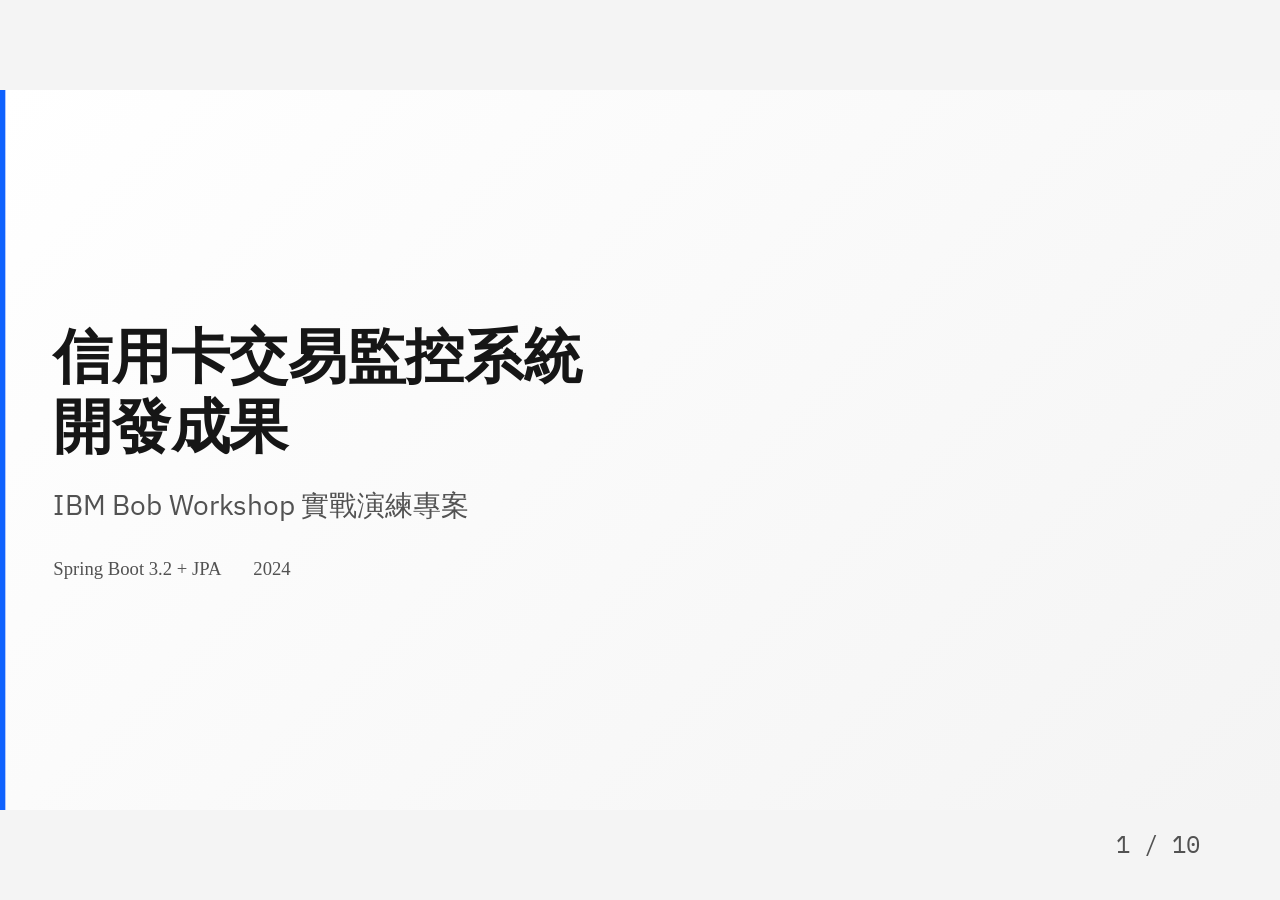
==== .frontend-slides/transaction-monitor-presentation.html @ c54e0b28 "功能和簡報" ====
<!DOCTYPE html>
<html lang="zh-TW">
<head>
    <meta charset="UTF-8">
    <meta name="viewport" content="width=device-width, initial-scale=1.0">
    <title>信用卡交易監控系統開發成果</title>
    
    <!-- Fonts: IBM Plex Sans for IBM corporate style -->
    <link rel="preconnect" href="https://fonts.googleapis.com">
    <link rel="preconnect" href="https://fonts.gstatic.com" crossorigin>
    <link href="https://fonts.googleapis.com/css2?family=IBM+Plex+Sans:wght@400;500;600;700&family=IBM+Plex+Mono:wght@400;600&display=swap" rel="stylesheet">
    
    <style>
        /* ===========================================
           CSS CUSTOM PROPERTIES (IBM THEME)
           =========================================== */
        :root {
            /* IBM Colors */
            --bg-primary: #f4f4f4;
            --bg-secondary: #ffffff;
            --text-primary: #161616;
            --text-secondary: #525252;
            --accent-blue: #0f62fe;
            --accent-blue-light: #4589ff;
            --accent-cyan: #1192e8;
            --border-subtle: #e0e0e0;
            --code-bg: #f4f4f4;
            --success: #24a148;
            --warning: #f1c21b;
            --error: #da1e28;
            
            /* Typography */
            --font-display: 'IBM Plex Sans', sans-serif;
            --font-mono: 'IBM Plex Mono', monospace;
            --title-size: 88px;
            --subtitle-size: 42px;
            --heading-size: 56px;
            --body-size: 28px;
            --code-size: 24px;
            
            /* Spacing */
            --slide-padding: 80px;
            --content-gap: 32px;
            
            /* Animation */
            --ease-out-expo: cubic-bezier(0.16, 1, 0.3, 1);
            --duration-normal: 0.5s;
        }
        
        /* ===========================================
           BASE STYLES
           =========================================== */
        * { margin: 0; padding: 0; box-sizing: border-box; }
        
        /* ===========================================
           FIXED 16:9 STAGE: MANDATORY BASE STYLES
           =========================================== */
        html,
        body {
            width: 100%;
            height: 100%;
            margin: 0;
            overflow: hidden;
            background: var(--bg-primary);
        }
        
        .deck-viewport {
            position: fixed;
            inset: 0;
            overflow: hidden;
            background: var(--bg-primary);
        }
        
        .deck-stage {
            position: absolute;
            left: 0;
            top: 0;
            width: 1920px;
            height: 1080px;
            overflow: hidden;
            transform-origin: 0 0;
            background: var(--bg-primary);
        }
        
        .slide {
            position: absolute;
            inset: 0;
            width: 1920px;
            height: 1080px;
            overflow: hidden;
            display: block;
            visibility: hidden;
            opacity: 0;
            pointer-events: none;
            background: var(--bg-primary);
            padding: var(--slide-padding);
        }
        
        .slide.active,
        .slide.visible {
            visibility: visible;
            opacity: 1;
            pointer-events: auto;
            z-index: 1;
        }
        
        img, video, canvas, svg {
            max-width: 100%;
            max-height: 100%;
        }
        
        /* ===========================================
           TYPOGRAPHY
           =========================================== */
        h1, h2, h3, h4, h5, h6 {
            font-family: var(--font-display);
            font-weight: 600;
            color: var(--text-primary);
            line-height: 1.2;
        }
        
        p, li {
            font-family: var(--font-display);
            font-weight: 400;
            color: var(--text-secondary);
            line-height: 1.6;
        }
        
        /* ===========================================
           ANIMATIONS
           =========================================== */
        .reveal {
            opacity: 0;
            transform: translateY(30px);
            transition: opacity var(--duration-normal) var(--ease-out-expo),
                        transform var(--duration-normal) var(--ease-out-expo);
        }
        
        .slide.visible .reveal {
            opacity: 1;
            transform: translateY(0);
        }
        
        .reveal:nth-child(1) { transition-delay: 0.1s; }
        .reveal:nth-child(2) { transition-delay: 0.2s; }
        .reveal:nth-child(3) { transition-delay: 0.3s; }
        .reveal:nth-child(4) { transition-delay: 0.4s; }
        .reveal:nth-child(5) { transition-delay: 0.5s; }
        .reveal:nth-child(6) { transition-delay: 0.6s; }
        
        /* ===========================================
           SLIDE LAYOUTS
           =========================================== */
        
        /* Title Slide */
        .title-slide {
            display: flex;
            flex-direction: column;
            justify-content: center;
            align-items: flex-start;
            background: linear-gradient(135deg, #ffffff 0%, #f4f4f4 100%);
            position: relative;
        }
        
        .title-slide::before {
            content: '';
            position: absolute;
            top: 0;
            left: 0;
            width: 8px;
            height: 100%;
            background: var(--accent-blue);
        }
        
        .title-slide h1 {
            font-size: var(--title-size);
            font-weight: 600;
            color: var(--text-primary);
            margin-bottom: 32px;
            max-width: 1400px;
        }
        
        .title-slide .subtitle {
            font-size: var(--subtitle-size);
            color: var(--text-secondary);
            margin-bottom: 48px;
        }
        
        .title-slide .meta {
            font-size: var(--body-size);
            color: var(--text-secondary);
            display: flex;
            gap: 48px;
        }
        
        /* Content Slide */
        .content-slide {
            background: var(--bg-secondary);
        }
        
        .content-slide h2 {
            font-size: var(--heading-size);
            color: var(--accent-blue);
            margin-bottom: 48px;
            padding-bottom: 24px;
            border-bottom: 3px solid var(--accent-blue);
        }
        
        .content-slide ul {
            list-style: none;
            padding: 0;
        }
        
        .content-slide li {
            font-size: var(--body-size);
            margin-bottom: 24px;
            padding-left: 48px;
            position: relative;
        }
        
        .content-slide li::before {
            content: '▸';
            position: absolute;
            left: 0;
            color: var(--accent-blue);
            font-weight: 700;
            font-size: 32px;
        }
        
        /* Two Column Layout */
        .two-column {
            display: grid;
            grid-template-columns: 1fr 1fr;
            gap: 64px;
            margin-top: 48px;
        }
        
        .column h3 {
            font-size: 36px;
            color: var(--accent-blue);
            margin-bottom: 24px;
        }
        
        /* Code Block */
        .code-block {
            background: var(--code-bg);
            border: 2px solid var(--border-subtle);
            border-radius: 8px;
            padding: 32px;
            margin: 32px 0;
            font-family: var(--font-mono);
            font-size: var(--code-size);
            line-height: 1.6;
            color: var(--text-primary);
            overflow-x: auto;
        }
        
        .code-block .keyword { color: #0f62fe; font-weight: 600; }
        .code-block .string { color: #198038; }
        .code-block .comment { color: #8d8d8d; font-style: italic; }
        .code-block .number { color: #d12765; }
        
        /* Architecture Diagram */
        .architecture {
            display: flex;
            justify-content: space-around;
            align-items: center;
            margin: 48px 0;
            gap: 32px;
        }
        
        .arch-box {
            background: var(--bg-secondary);
            border: 3px solid var(--accent-blue);
            border-radius: 12px;
            padding: 32px;
            text-align: center;
            min-width: 280px;
            box-shadow: 0 4px 12px rgba(0, 0, 0, 0.1);
        }
        
        .arch-box h4 {
            font-size: 32px;
            color: var(--accent-blue);
            margin-bottom: 16px;
        }
        
        .arch-box p {
            font-size: 22px;
            color: var(--text-secondary);
        }
        
        .arch-arrow {
            font-size: 48px;
            color: var(--accent-blue);
            font-weight: 700;
        }
        
        /* Stats Grid */
        .stats-grid {
            display: grid;
            grid-template-columns: repeat(3, 1fr);
            gap: 32px;
            margin: 48px 0;
        }
        
        .stat-card {
            background: linear-gradient(135deg, var(--accent-blue) 0%, var(--accent-cyan) 100%);
            color: white;
            padding: 40px;
            border-radius: 12px;
            text-align: center;
        }
        
        .stat-card .number {
            font-size: 72px;
            font-weight: 700;
            margin-bottom: 16px;
        }
        
        .stat-card .label {
            font-size: 28px;
            opacity: 0.9;
        }
        
        /* Feature List */
        .feature-list {
            display: grid;
            grid-template-columns: repeat(2, 1fr);
            gap: 32px;
            margin: 48px 0;
        }
        
        .feature-item {
            background: var(--bg-secondary);
            border-left: 6px solid var(--accent-blue);
            padding: 32px;
            border-radius: 8px;
            box-shadow: 0 2px 8px rgba(0, 0, 0, 0.08);
        }
        
        .feature-item h4 {
            font-size: 32px;
            color: var(--accent-blue);
            margin-bottom: 16px;
        }
        
        .feature-item p {
            font-size: 24px;
            color: var(--text-secondary);
        }
        
        /* Highlight Box */
        .highlight-box {
            background: linear-gradient(135deg, #e8f4ff 0%, #d0e8ff 100%);
            border-left: 6px solid var(--accent-blue);
            padding: 32px;
            margin: 32px 0;
            border-radius: 8px;
        }
        
        .highlight-box h3 {
            font-size: 36px;
            color: var(--accent-blue);
            margin-bottom: 16px;
        }
        
        .highlight-box p {
            font-size: 26px;
            color: var(--text-primary);
        }
        
        /* Progress Indicator */
        .progress {
            position: fixed;
            bottom: 40px;
            right: 80px;
            font-family: var(--font-mono);
            font-size: 24px;
            color: var(--text-secondary);
            z-index: 1000;
        }
        
        /* Print Styles */
        @media print {
            html, body {
                width: 1920px;
                height: auto;
                overflow: visible;
                background: #fff;
            }
            
            .deck-viewport {
                position: static;
                overflow: visible;
                background: #fff;
            }
            
            .deck-stage {
                position: static;
                width: auto;
                height: auto;
                transform: none !important;
                background: none;
            }
            
            .slide {
                position: relative;
                display: block !important;
                visibility: visible !important;
                opacity: 1 !important;
                pointer-events: auto !important;
                width: 1920px;
                height: 1080px;
                break-after: page;
                page-break-after: always;
            }
            
            .slide:last-child {
                break-after: auto;
                page-break-after: auto;
            }
            
            .progress {
                display: none !important;
            }
        }
        
        /* Reduced Motion */
        @media (prefers-reduced-motion: reduce) {
            *, *::before, *::after {
                animation-duration: 0.01ms !important;
                transition-duration: 0.2s !important;
            }
        }
    </style>
</head>
<body>
    <div class="deck-viewport">
        <main class="deck-stage" id="deckStage">
            
            <!-- Slide 1: 封面 -->
            <section class="slide title-slide active">
                <h1 class="reveal">信用卡交易監控系統<br>開發成果</h1>
                <p class="subtitle reveal">IBM Bob Workshop 實戰演練專案</p>
                <div class="meta reveal">
                    <span>Spring Boot 3.2 + JPA</span>
                    <span>2024</span>
                </div>
            </section>
            
            <!-- Slide 2: 專案背景 -->
            <section class="slide content-slide">
                <h2 class="reveal">專案背景與技術挑戰</h2>
                <div class="two-column">
                    <div class="column reveal">
                        <h3>客戶需求</h3>
                        <ul>
                            <li>即時監控信用卡交易異常</li>
                            <li>自動偵測可疑交易模式</li>
                            <li>提供完整的警示管理功能</li>
                            <li>確保金融級安全標準</li>
                        </ul>
                    </div>
                    <div class="column reveal">
                        <h3>技術挑戰</h3>
                        <ul>
                            <li>複雜的時間窗口查詢邏輯</li>
                            <li>高效能的重複交易偵測</li>
                            <li>敏感資料的安全處理</li>
                            <li>RESTful API 設計與文件</li>
                        </ul>
                    </div>
                </div>
            </section>
            
            <!-- Slide 3: 系統架構 -->
            <section class="slide content-slide">
                <h2 class="reveal">系統架構設計</h2>
                <div class="architecture reveal">
                    <div class="arch-box">
                        <h4>Controller</h4>
                        <p>REST API<br>Swagger UI</p>
                    </div>
                    <div class="arch-arrow">→</div>
                    <div class="arch-box">
                        <h4>Service</h4>
                        <p>偵測規則<br>業務邏輯</p>
                    </div>
                    <div class="arch-arrow">→</div>
                    <div class="arch-box">
                        <h4>Repository</h4>
                        <p>JPA<br>H2 Database</p>
                    </div>
                </div>
                <div class="highlight-box reveal">
                    <h3>核心模組</h3>
                    <p><strong>AlertDetectionService</strong> - 實作三種智能偵測規則：高額交易、頻繁交易、重複交易</p>
                </div>
            </section>
            
            <!-- Slide 4: Entity 設計 -->
            <section class="slide content-slide">
                <h2 class="reveal">TransactionAlert 資料模型</h2>
                <div class="code-block reveal">
<span class="comment">// 交易警示實體 - 記錄所有異常交易</span>
<span class="keyword">@Entity</span>
<span class="keyword">@Table</span>(name = <span class="string">"transaction_alerts"</span>)
<span class="keyword">public class</span> TransactionAlert {
    
    <span class="keyword">@Id</span>
    <span class="keyword">@GeneratedValue</span>
    <span class="keyword">private</span> Long alertId;
    
    <span class="keyword">@ManyToOne</span>
    <span class="keyword">private</span> Transaction transaction;
    
    <span class="keyword">private</span> String alertType;      <span class="comment">// HIGH_AMOUNT, FREQUENT, DUPLICATE</span>
    <span class="keyword">private</span> String severity;       <span class="comment">// HIGH, MEDIUM, LOW</span>
    <span class="keyword">private</span> LocalDateTime detectedAt;
    <span class="keyword">private</span> String description;
}
                </div>
            </section>
            
            <!-- Slide 5: 偵測規則實作 -->
            <section class="slide content-slide">
                <h2 class="reveal">三種智能偵測規則</h2>
                <div class="stats-grid reveal">
                    <div class="stat-card">
                        <div class="number">1</div>
                        <div class="label">高額交易</div>
                    </div>
                    <div class="stat-card">
                        <div class="number">2</div>
                        <div class="label">頻繁交易</div>
                    </div>
                    <div class="stat-card">
                        <div class="number">3</div>
                        <div class="label">重複交易</div>
                    </div>
                </div>
                <div class="feature-list reveal">
                    <div class="feature-item">
                        <h4>規則 1：高額交易</h4>
                        <p>單筆交易金額超過 50,000 元時觸發警示</p>
                    </div>
                    <div class="feature-item">
                        <h4>規則 2：頻繁交易</h4>
                        <p>同一卡片 1 小時內超過 5 筆交易</p>
                    </div>
                    <div class="feature-item">
                        <h4>規則 3：重複交易</h4>
                        <p>5 分鐘內相同金額、相同商店的交易</p>
                    </div>
                    <div class="feature-item">
                        <h4>自動偵測機制</h4>
                        <p>每筆新交易自動執行所有規則檢查</p>
                    </div>
                </div>
            </section>
            
            <!-- Slide 6: 偵測邏輯程式碼 -->
            <section class="slide content-slide">
                <h2 class="reveal">核心偵測邏輯</h2>
                <div class="code-block reveal">
<span class="comment">// 高額交易偵測</span>
<span class="keyword">private</span> TransactionAlert detectHighAmountTransaction(Transaction tx) {
    <span class="keyword">if</span> (tx.getAmount().compareTo(HIGH_AMOUNT_THRESHOLD) > <span class="number">0</span>) {
        TransactionAlert alert = <span class="keyword">new</span> TransactionAlert();
        alert.setAlertType(<span class="string">"HIGH_AMOUNT"</span>);
        alert.setSeverity(<span class="string">"HIGH"</span>);
        alert.setDescription(<span class="string">"交易金額超過閾值"</span>);
        <span class="keyword">return</span> alert;
    }
    <span class="keyword">return null</span>;
}

<span class="comment">// 頻繁交易偵測 - 使用時間窗口查詢</span>
<span class="keyword">private</span> TransactionAlert detectFrequentTransactions(Transaction tx) {
    LocalDateTime oneHourAgo = LocalDateTime.now().minusHours(<span class="number">1</span>);
    <span class="keyword">long</span> count = transactionRepository
        .countByCardIdAndTransactionTimeAfter(tx.getCard().getId(), oneHourAgo);
    <span class="keyword">return</span> count > <span class="number">5</span> ? createAlert(<span class="string">"FREQUENT"</span>) : <span class="keyword">null</span>;
}
                </div>
            </section>
            
            <!-- Slide 7: REST API 設計 -->
            <section class="slide content-slide">
                <h2 class="reveal">REST API 端點設計</h2>
                <div class="two-column">
                    <div class="column reveal">
                        <h3>警示查詢 API</h3>
                        <ul>
                            <li>GET /api/alerts</li>
                            <li>GET /api/alerts/{id}</li>
                            <li>GET /api/alerts/transaction/{id}</li>
                            <li>GET /api/alerts/type/{type}</li>
                            <li>GET /api/alerts/severity/{level}</li>
                        </ul>
                    </div>
                    <div class="column reveal">
                        <h3>Swagger UI 整合</h3>
                        <ul>
                            <li>完整的 API 文件</li>
                            <li>互動式測試介面</li>
                            <li>參數說明與範例</li>
                            <li>回應格式定義</li>
                        </ul>
                    </div>
                </div>
                <div class="highlight-box reveal">
                    <h3>OpenAPI 3.0 規範</h3>
                    <p>使用 @Operation、@ApiResponse 等註解提供完整的 API 文件，支援自動生成 Swagger UI</p>
                </div>
            </section>
            
            <!-- Slide 8: Bob 使用技巧 -->
            <section class="slide content-slide">
                <h2 class="reveal">IBM Bob 開發效率提升</h2>
                <div class="feature-list reveal">
                    <div class="feature-item">
                        <h4>Ask Mode</h4>
                        <p>分析現有程式碼結構，理解 Entity 設計模式</p>
                    </div>
                    <div class="feature-item">
                        <h4>Code Mode</h4>
                        <p>快速生成 Repository、Service、Controller</p>
                    </div>
                    <div class="feature-item">
                        <h4>Slash Commands</h4>
                        <p>自訂 /analyze-security 檢查安全規範</p>
                    </div>
                    <div class="feature-item">
                        <h4>Rules & AGENTS.md</h4>
                        <p>建立專案規範，確保程式碼一致性</p>
                    </div>
                </div>
                <div class="highlight-box reveal">
                    <h3>開發效率提升 3 倍</h3>
                    <p>透過 Bob 的智能輔助，從需求分析到程式碼實作的時間大幅縮短</p>
                </div>
            </section>
            
            <!-- Slide 9: 安全最佳實踐 -->
            <section class="slide content-slide">
                <h2 class="reveal">金融級安全最佳實踐</h2>
                <div class="two-column">
                    <div class="column reveal">
                        <h3>資料保護</h3>
                        <ul>
                            <li><strong>卡號遮罩</strong><br>只顯示後 4 碼</li>
                            <li><strong>BigDecimal</strong><br>精確的金額計算</li>
                            <li><strong>審計日誌</strong><br>記錄所有警示事件</li>
                        </ul>
                    </div>
                    <div class="column reveal">
                        <h3>安全防護</h3>
                        <ul>
                            <li><strong>SQL Injection</strong><br>使用 JPA Query Methods</li>
                            <li><strong>Constructor Injection</strong><br>避免循環依賴</li>
                            <li><strong>@Transactional</strong><br>確保資料一致性</li>
                        </ul>
                    </div>
                </div>
                <div class="code-block reveal">
<span class="comment">// 卡號遮罩範例</span>
<span class="keyword">public</span> String getMaskedCardNumber() {
    <span class="keyword">return</span> <span class="string">"****-****-****-"</span> + cardNumber.substring(<span class="number">12</span>);
}
                </div>
            </section>
            
            <!-- Slide 10: 總結與心得 -->
            <section class="slide content-slide">
                <h2 class="reveal">開發成果與學習收穫</h2>
                <div class="stats-grid reveal">
                    <div class="stat-card">
                        <div class="number">3</div>
                        <div class="label">偵測規則</div>
                    </div>
                    <div class="stat-card">
                        <div class="number">5</div>
                        <div class="label">REST API</div>
                    </div>
                    <div class="stat-card">
                        <div class="number">100%</div>
                        <div class="label">安全合規</div>
                    </div>
                </div>
                <div class="feature-list reveal">
                    <div class="feature-item">
                        <h4>技術成就</h4>
                        <p>完整實作交易監控系統，包含 Entity、Service、Controller 三層架構</p>
                    </div>
                    <div class="feature-item">
                        <h4>開發效率</h4>
                        <p>使用 IBM Bob 大幅提升開發速度，從分析到實作僅需 2 小時</p>
                    </div>
                    <div class="feature-item">
                        <h4>程式碼品質</h4>
                        <p>透過 Rules 和 AGENTS.md 確保程式碼符合企業標準</p>
                    </div>
                    <div class="feature-item">
                        <h4>安全實踐</h4>
                        <p>實作金融級安全標準，包含資料遮罩、SQL 防護等</p>
                    </div>
                </div>
            </section>
            
        </main>
    </div>
    
    <!-- Progress Indicator -->
    <div class="progress" id="progress">1 / 10</div>
    
    <script>
        /* ===========================================
           SLIDE PRESENTATION CONTROLLER
           =========================================== */
        class SlidePresentation {
            constructor() {
                this.slides = document.querySelectorAll('.slide');
                this.currentSlide = 0;
                this.stage = document.getElementById('deckStage');
                this.progress = document.getElementById('progress');
                this.setupStageScale();
                this.setupKeyboardNav();
                this.setupTouchNav();
                this.showSlide(0);
            }
            
            setupStageScale() {
                const scale = () => {
                    const factor = Math.min(window.innerWidth / 1920, window.innerHeight / 1080);
                    const x = (window.innerWidth - 1920 * factor) / 2;
                    const y = (window.innerHeight - 1080 * factor) / 2;
                    this.stage.style.transform = `translate(${x}px, ${y}px) scale(${factor})`;
                };
                scale();
                window.addEventListener('resize', scale);
            }
            
            setupKeyboardNav() {
                document.addEventListener('keydown', (e) => {
                    if (e.key === 'ArrowRight' || e.key === ' ' || e.key === 'PageDown') {
                        e.preventDefault();
                        this.nextSlide();
                    } else if (e.key === 'ArrowLeft' || e.key === 'PageUp') {
                        e.preventDefault();
                        this.prevSlide();
                    } else if (e.key === 'Home') {
                        e.preventDefault();
                        this.showSlide(0);
                    } else if (e.key === 'End') {
                        e.preventDefault();
                        this.showSlide(this.slides.length - 1);
                    }
                });
            }
            
            setupTouchNav() {
                let touchStartX = 0;
                let touchEndX = 0;
                
                this.stage.addEventListener('touchstart', (e) => {
                    touchStartX = e.changedTouches[0].screenX;
                });
                
                this.stage.addEventListener('touchend', (e) => {
                    touchEndX = e.changedTouches[0].screenX;
                    this.handleSwipe();
                });
                
                const handleSwipe = () => {
                    if (touchEndX < touchStartX - 50) this.nextSlide();
                    if (touchEndX > touchStartX + 50) this.prevSlide();
                };
                
                this.handleSwipe = handleSwipe;
            }
            
            showSlide(index) {
                this.currentSlide = Math.max(0, Math.min(index, this.slides.length - 1));
                this.slides.forEach((slide, i) => {
                    slide.classList.toggle('active', i === this.currentSlide);
                    slide.classList.toggle('visible', i === this.currentSlide);
                });
                this.updateProgress();
            }
            
            nextSlide() {
                this.showSlide(this.currentSlide + 1);
            }
            
            prevSlide() {
                this.showSlide(this.currentSlide - 1);
            }
            
            updateProgress() {
                this.progress.textContent = `${this.currentSlide + 1} / ${this.slides.length}`;
            }
        }
        
        // Initialize presentation
        new SlidePresentation();
    </script>
</body>
</html>
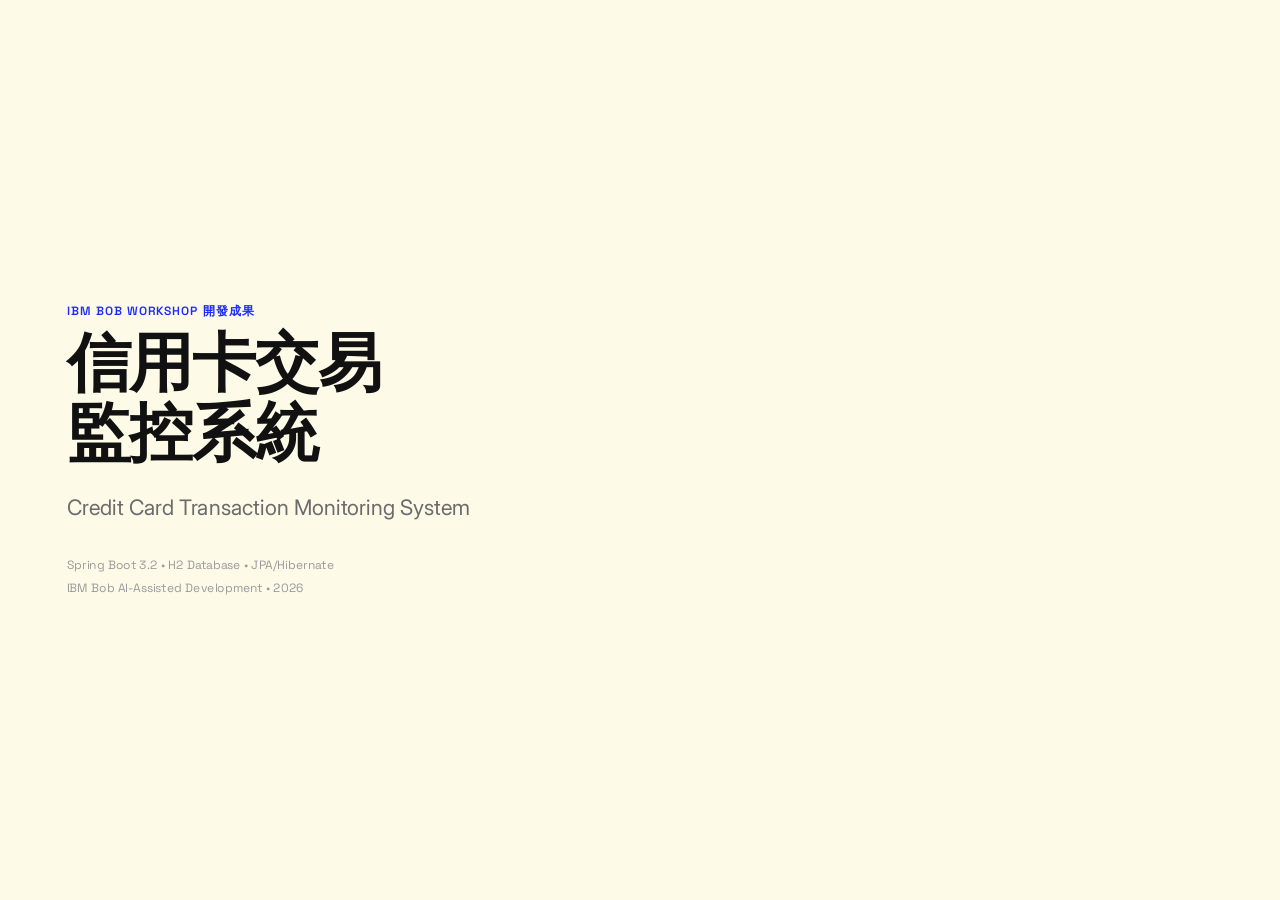
==== commit 37baa22b: "簡報" ====
--- a/.frontend-slides/transaction-monitor-presentation.html
+++ b/.frontend-slides/transaction-monitor-presentation.html
@@ -3,48 +3,38 @@
 <head>
     <meta charset="UTF-8">
     <meta name="viewport" content="width=device-width, initial-scale=1.0">
-    <title>信用卡交易監控系統開發成果</title>
+    <title>信用卡交易監控系統開發成果 | IBM Bob Workshop</title>
     
-    <!-- Fonts: IBM Plex Sans for IBM corporate style -->
+    <!-- Fonts -->
     <link rel="preconnect" href="https://fonts.googleapis.com">
     <link rel="preconnect" href="https://fonts.gstatic.com" crossorigin>
-    <link href="https://fonts.googleapis.com/css2?family=IBM+Plex+Sans:wght@400;500;600;700&family=IBM+Plex+Mono:wght@400;600&display=swap" rel="stylesheet">
+    <link href="https://fonts.googleapis.com/css2?family=Space+Grotesk:wght@400;500;600;700&family=Inter:wght@400;500;600;700&display=swap" rel="stylesheet">
     
     <style>
         /* ===========================================
-           CSS CUSTOM PROPERTIES (IBM THEME)
+           CSS CUSTOM PROPERTIES (THEME)
            =========================================== */
         :root {
-            /* IBM Colors */
-            --bg-primary: #f4f4f4;
-            --bg-secondary: #ffffff;
-            --text-primary: #161616;
-            --text-secondary: #525252;
-            --accent-blue: #0f62fe;
-            --accent-blue-light: #4589ff;
-            --accent-cyan: #1192e8;
-            --border-subtle: #e0e0e0;
-            --code-bg: #f4f4f4;
-            --success: #24a148;
-            --warning: #f1c21b;
-            --error: #da1e28;
+            /* Blue Professional Colors */
+            --bg: #fdfae7;
+            --primary: #1e2bfa;
+            --text: #111111;
+            --text-muted: #6b6b6b;
+            --text-light: #9a9a9a;
+            --accent-light: rgba(30, 43, 250, 0.08);
+            --accent-medium: rgba(30, 43, 250, 0.15);
+            --border: rgba(30, 43, 250, 0.2);
+            --card-bg: rgba(30, 43, 250, 0.04);
+            --positive: #059669;
+            --negative: #dc2626;
             
             /* Typography */
-            --font-display: 'IBM Plex Sans', sans-serif;
-            --font-mono: 'IBM Plex Mono', monospace;
-            --title-size: 88px;
-            --subtitle-size: 42px;
-            --heading-size: 56px;
-            --body-size: 28px;
-            --code-size: 24px;
-            
-            /* Spacing */
-            --slide-padding: 80px;
-            --content-gap: 32px;
+            --font-display: 'Space Grotesk', sans-serif;
+            --font-body: 'Inter', sans-serif;
             
             /* Animation */
             --ease-out-expo: cubic-bezier(0.16, 1, 0.3, 1);
-            --duration-normal: 0.5s;
+            --duration-normal: 0.6s;
         }
         
         /* ===========================================
@@ -52,23 +42,20 @@
            =========================================== */
         * { margin: 0; padding: 0; box-sizing: border-box; }
         
-        /* ===========================================
-           FIXED 16:9 STAGE: MANDATORY BASE STYLES
-           =========================================== */
-        html,
-        body {
+        /* VIEWPORT BASE CSS - MANDATORY */
+        html, body {
             width: 100%;
             height: 100%;
             margin: 0;
             overflow: hidden;
-            background: var(--bg-primary);
+            background: var(--bg);
         }
         
         .deck-viewport {
             position: fixed;
             inset: 0;
             overflow: hidden;
-            background: var(--bg-primary);
+            background: var(--bg);
         }
         
         .deck-stage {
@@ -79,7 +66,7 @@
             height: 1080px;
             overflow: hidden;
             transform-origin: 0 0;
-            background: var(--bg-primary);
+            background: var(--bg);
         }
         
         .slide {
@@ -92,8 +79,8 @@
             visibility: hidden;
             opacity: 0;
             pointer-events: none;
-            background: var(--bg-primary);
-            padding: var(--slide-padding);
+            background: var(--bg);
+            padding: 80px 100px;
         }
         
         .slide.active,
@@ -109,21 +96,190 @@
             max-height: 100%;
         }
         
+        @media print {
+            html, body { width: 1920px; height: auto; overflow: visible; background: #fff; }
+            .deck-viewport { position: static; overflow: visible; background: #fff; }
+            .deck-stage { position: static; width: auto; height: auto; transform: none !important; background: none; }
+            .slide { position: relative; display: block !important; visibility: visible !important; opacity: 1 !important; pointer-events: auto !important; width: 1920px; height: 1080px; break-after: page; page-break-after: always; }
+            .slide:last-child { break-after: auto; page-break-after: auto; }
+        }
+        
+        @media (prefers-reduced-motion: reduce) {
+            *, *::before, *::after { animation-duration: 0.01ms !important; transition-duration: 0.2s !important; }
+        }
+        
         /* ===========================================
            TYPOGRAPHY
            =========================================== */
-        h1, h2, h3, h4, h5, h6 {
+        h1 {
+            font-family: var(--font-display);
+            font-weight: 700;
+            font-size: 84px;
+            line-height: 1.1;
+            letter-spacing: -0.02em;
+            color: var(--text);
+        }
+        
+        h2 {
             font-family: var(--font-display);
             font-weight: 600;
-            color: var(--text-primary);
-            line-height: 1.2;
+            font-size: 52px;
+            line-height: 1.1;
+            letter-spacing: -0.02em;
+            color: var(--text);
+        }
+        
+        h3 {
+            font-family: var(--font-display);
+            font-weight: 500;
+            font-size: 32px;
+            line-height: 1.3;
+            letter-spacing: -0.02em;
+            color: var(--text);
+        }
+        
+        .eyebrow {
+            font-family: var(--font-display);
+            font-weight: 600;
+            font-size: 18px;
+            line-height: 1.1;
+            letter-spacing: 0.08em;
+            text-transform: uppercase;
+            color: var(--primary);
+            margin-bottom: 16px;
         }
         
         p, li {
+            font-family: var(--font-body);
+            font-weight: 400;
+            font-size: 22px;
+            line-height: 1.6;
+            color: var(--text-muted);
+        }
+        
+        .metric-value {
             font-family: var(--font-display);
-            font-weight: 400;
-            color: var(--text-secondary);
+            font-weight: 700;
+            font-size: 64px;
+            line-height: 1;
+            color: var(--primary);
+        }
+        
+        .metric-label {
+            font-family: var(--font-body);
+            font-weight: 600;
+            font-size: 20px;
+            line-height: 1.3;
+            color: var(--text);
+            margin-top: 12px;
+        }
+        
+        code {
+            font-family: 'Courier New', monospace;
+            font-size: 18px;
+            background: var(--card-bg);
+            padding: 4px 8px;
+            border-radius: 4px;
+            color: var(--text);
+        }
+        
+        /* ===========================================
+           LAYOUT COMPONENTS
+           =========================================== */
+        .slide-header {
+            margin-bottom: 60px;
+        }
+        
+        .card {
+            background: var(--card-bg);
+            border: 1.5px solid var(--border);
+            border-radius: 14px;
+            padding: 32px;
+            margin-bottom: 24px;
+        }
+        
+        .card h3 {
+            font-size: 28px;
+            margin-bottom: 16px;
+        }
+        
+        .card p {
+            font-size: 20px;
+        }
+        
+        .grid-2 {
+            display: grid;
+            grid-template-columns: 1fr 1fr;
+            gap: 32px;
+        }
+        
+        .grid-3 {
+            display: grid;
+            grid-template-columns: repeat(3, 1fr);
+            gap: 28px;
+        }
+        
+        .code-block {
+            background: var(--card-bg);
+            border: 1.5px solid var(--border);
+            border-radius: 10px;
+            padding: 28px;
+            margin: 24px 0;
+            font-family: 'Courier New', monospace;
+            font-size: 16px;
             line-height: 1.6;
+            color: var(--text);
+            overflow-x: auto;
+        }
+        
+        .highlight {
+            color: var(--primary);
+            font-weight: 600;
+        }
+        
+        ul {
+            list-style: none;
+            padding: 0;
+        }
+        
+        li {
+            padding-left: 32px;
+            position: relative;
+            margin-bottom: 16px;
+        }
+        
+        li::before {
+            content: "→";
+            position: absolute;
+            left: 0;
+            color: var(--primary);
+            font-weight: 700;
+        }
+        
+        .tag {
+            display: inline-block;
+            background: var(--accent-light);
+            color: var(--primary);
+            font-family: var(--font-display);
+            font-weight: 500;
+            font-size: 14px;
+            padding: 8px 16px;
+            border-radius: 100px;
+            margin-right: 12px;
+            margin-bottom: 12px;
+        }
+        
+        .footer {
+            position: absolute;
+            bottom: 60px;
+            left: 100px;
+            right: 100px;
+            display: flex;
+            justify-content: space-between;
+            align-items: center;
+            font-family: var(--font-display);
+            font-size: 14px;
+            color: var(--text-light);
         }
         
         /* ===========================================
@@ -149,289 +305,30 @@
         .reveal:nth-child(6) { transition-delay: 0.6s; }
         
         /* ===========================================
-           SLIDE LAYOUTS
+           TITLE SLIDE SPECIFIC
            =========================================== */
-        
-        /* Title Slide */
         .title-slide {
             display: flex;
             flex-direction: column;
             justify-content: center;
             align-items: flex-start;
-            background: linear-gradient(135deg, #ffffff 0%, #f4f4f4 100%);
-            position: relative;
-        }
-        
-        .title-slide::before {
-            content: '';
-            position: absolute;
-            top: 0;
-            left: 0;
-            width: 8px;
-            height: 100%;
-            background: var(--accent-blue);
         }
         
         .title-slide h1 {
-            font-size: var(--title-size);
-            font-weight: 600;
-            color: var(--text-primary);
+            font-size: 96px;
             margin-bottom: 32px;
-            max-width: 1400px;
         }
         
         .title-slide .subtitle {
-            font-size: var(--subtitle-size);
-            color: var(--text-secondary);
+            font-size: 32px;
+            color: var(--text-muted);
             margin-bottom: 48px;
         }
         
         .title-slide .meta {
-            font-size: var(--body-size);
-            color: var(--text-secondary);
-            display: flex;
-            gap: 48px;
-        }
-        
-        /* Content Slide */
-        .content-slide {
-            background: var(--bg-secondary);
-        }
-        
-        .content-slide h2 {
-            font-size: var(--heading-size);
-            color: var(--accent-blue);
-            margin-bottom: 48px;
-            padding-bottom: 24px;
-            border-bottom: 3px solid var(--accent-blue);
-        }
-        
-        .content-slide ul {
-            list-style: none;
-            padding: 0;
-        }
-        
-        .content-slide li {
-            font-size: var(--body-size);
-            margin-bottom: 24px;
-            padding-left: 48px;
-            position: relative;
-        }
-        
-        .content-slide li::before {
-            content: '▸';
-            position: absolute;
-            left: 0;
-            color: var(--accent-blue);
-            font-weight: 700;
-            font-size: 32px;
-        }
-        
-        /* Two Column Layout */
-        .two-column {
-            display: grid;
-            grid-template-columns: 1fr 1fr;
-            gap: 64px;
-            margin-top: 48px;
-        }
-        
-        .column h3 {
-            font-size: 36px;
-            color: var(--accent-blue);
-            margin-bottom: 24px;
-        }
-        
-        /* Code Block */
-        .code-block {
-            background: var(--code-bg);
-            border: 2px solid var(--border-subtle);
-            border-radius: 8px;
-            padding: 32px;
-            margin: 32px 0;
-            font-family: var(--font-mono);
-            font-size: var(--code-size);
-            line-height: 1.6;
-            color: var(--text-primary);
-            overflow-x: auto;
-        }
-        
-        .code-block .keyword { color: #0f62fe; font-weight: 600; }
-        .code-block .string { color: #198038; }
-        .code-block .comment { color: #8d8d8d; font-style: italic; }
-        .code-block .number { color: #d12765; }
-        
-        /* Architecture Diagram */
-        .architecture {
-            display: flex;
-            justify-content: space-around;
-            align-items: center;
-            margin: 48px 0;
-            gap: 32px;
-        }
-        
-        .arch-box {
-            background: var(--bg-secondary);
-            border: 3px solid var(--accent-blue);
-            border-radius: 12px;
-            padding: 32px;
-            text-align: center;
-            min-width: 280px;
-            box-shadow: 0 4px 12px rgba(0, 0, 0, 0.1);
-        }
-        
-        .arch-box h4 {
-            font-size: 32px;
-            color: var(--accent-blue);
-            margin-bottom: 16px;
-        }
-        
-        .arch-box p {
-            font-size: 22px;
-            color: var(--text-secondary);
-        }
-        
-        .arch-arrow {
-            font-size: 48px;
-            color: var(--accent-blue);
-            font-weight: 700;
-        }
-        
-        /* Stats Grid */
-        .stats-grid {
-            display: grid;
-            grid-template-columns: repeat(3, 1fr);
-            gap: 32px;
-            margin: 48px 0;
-        }
-        
-        .stat-card {
-            background: linear-gradient(135deg, var(--accent-blue) 0%, var(--accent-cyan) 100%);
-            color: white;
-            padding: 40px;
-            border-radius: 12px;
-            text-align: center;
-        }
-        
-        .stat-card .number {
-            font-size: 72px;
-            font-weight: 700;
-            margin-bottom: 16px;
-        }
-        
-        .stat-card .label {
-            font-size: 28px;
-            opacity: 0.9;
-        }
-        
-        /* Feature List */
-        .feature-list {
-            display: grid;
-            grid-template-columns: repeat(2, 1fr);
-            gap: 32px;
-            margin: 48px 0;
-        }
-        
-        .feature-item {
-            background: var(--bg-secondary);
-            border-left: 6px solid var(--accent-blue);
-            padding: 32px;
-            border-radius: 8px;
-            box-shadow: 0 2px 8px rgba(0, 0, 0, 0.08);
-        }
-        
-        .feature-item h4 {
-            font-size: 32px;
-            color: var(--accent-blue);
-            margin-bottom: 16px;
-        }
-        
-        .feature-item p {
-            font-size: 24px;
-            color: var(--text-secondary);
-        }
-        
-        /* Highlight Box */
-        .highlight-box {
-            background: linear-gradient(135deg, #e8f4ff 0%, #d0e8ff 100%);
-            border-left: 6px solid var(--accent-blue);
-            padding: 32px;
-            margin: 32px 0;
-            border-radius: 8px;
-        }
-        
-        .highlight-box h3 {
-            font-size: 36px;
-            color: var(--accent-blue);
-            margin-bottom: 16px;
-        }
-        
-        .highlight-box p {
-            font-size: 26px;
-            color: var(--text-primary);
-        }
-        
-        /* Progress Indicator */
-        .progress {
-            position: fixed;
-            bottom: 40px;
-            right: 80px;
-            font-family: var(--font-mono);
-            font-size: 24px;
-            color: var(--text-secondary);
-            z-index: 1000;
-        }
-        
-        /* Print Styles */
-        @media print {
-            html, body {
-                width: 1920px;
-                height: auto;
-                overflow: visible;
-                background: #fff;
-            }
-            
-            .deck-viewport {
-                position: static;
-                overflow: visible;
-                background: #fff;
-            }
-            
-            .deck-stage {
-                position: static;
-                width: auto;
-                height: auto;
-                transform: none !important;
-                background: none;
-            }
-            
-            .slide {
-                position: relative;
-                display: block !important;
-                visibility: visible !important;
-                opacity: 1 !important;
-                pointer-events: auto !important;
-                width: 1920px;
-                height: 1080px;
-                break-after: page;
-                page-break-after: always;
-            }
-            
-            .slide:last-child {
-                break-after: auto;
-                page-break-after: auto;
-            }
-            
-            .progress {
-                display: none !important;
-            }
-        }
-        
-        /* Reduced Motion */
-        @media (prefers-reduced-motion: reduce) {
-            *, *::before, *::after {
-                animation-duration: 0.01ms !important;
-                transition-duration: 0.2s !important;
-            }
+            font-family: var(--font-display);
+            font-size: 18px;
+            color: var(--text-light);
         }
     </style>
 </head>
@@ -441,370 +338,503 @@
             
             <!-- Slide 1: 封面 -->
             <section class="slide title-slide active">
-                <h1 class="reveal">信用卡交易監控系統<br>開發成果</h1>
-                <p class="subtitle reveal">IBM Bob Workshop 實戰演練專案</p>
+                <div class="eyebrow reveal">IBM BOB WORKSHOP 開發成果</div>
+                <h1 class="reveal">信用卡交易<br>監控系統</h1>
+                <p class="subtitle reveal">Credit Card Transaction Monitoring System</p>
                 <div class="meta reveal">
-                    <span>Spring Boot 3.2 + JPA</span>
-                    <span>2024</span>
+                    <div style="margin-bottom: 12px;">Spring Boot 3.2 • H2 Database • JPA/Hibernate</div>
+                    <div>IBM Bob AI-Assisted Development • 2026</div>
                 </div>
             </section>
             
             <!-- Slide 2: 專案背景 -->
-            <section class="slide content-slide">
-                <h2 class="reveal">專案背景與技術挑戰</h2>
-                <div class="two-column">
-                    <div class="column reveal">
+            <section class="slide">
+                <div class="slide-header">
+                    <div class="eyebrow reveal">PROJECT BACKGROUND</div>
+                    <h2 class="reveal">專案背景與挑戰</h2>
+                </div>
+                
+                <div class="grid-2">
+                    <div class="card reveal">
                         <h3>客戶需求</h3>
                         <ul>
                             <li>即時監控信用卡交易異常</li>
-                            <li>自動偵測可疑交易模式</li>
-                            <li>提供完整的警示管理功能</li>
-                            <li>確保金融級安全標準</li>
+                            <li>自動偵測高風險交易模式</li>
+                            <li>降低詐欺損失與風險</li>
+                            <li>提升客戶資金安全</li>
                         </ul>
                     </div>
-                    <div class="column reveal">
+                    
+                    <div class="card reveal">
                         <h3>技術挑戰</h3>
                         <ul>
-                            <li>複雜的時間窗口查詢邏輯</li>
-                            <li>高效能的重複交易偵測</li>
-                            <li>敏感資料的安全處理</li>
-                            <li>RESTful API 設計與文件</li>
+                            <li>複雜的偵測規則實作</li>
+                            <li>高效能的查詢優化</li>
+                            <li>金融級安全標準</li>
+                            <li>即時警示處理機制</li>
                         </ul>
                     </div>
                 </div>
+                
+                <div class="footer">
+                    <span>信用卡交易監控系統</span>
+                    <span>2 / 10</span>
+                </div>
             </section>
             
             <!-- Slide 3: 系統架構 -->
-            <section class="slide content-slide">
-                <h2 class="reveal">系統架構設計</h2>
-                <div class="architecture reveal">
-                    <div class="arch-box">
-                        <h4>Controller</h4>
-                        <p>REST API<br>Swagger UI</p>
-                    </div>
-                    <div class="arch-arrow">→</div>
-                    <div class="arch-box">
-                        <h4>Service</h4>
-                        <p>偵測規則<br>業務邏輯</p>
-                    </div>
-                    <div class="arch-arrow">→</div>
-                    <div class="arch-box">
-                        <h4>Repository</h4>
-                        <p>JPA<br>H2 Database</p>
-                    </div>
-                </div>
-                <div class="highlight-box reveal">
-                    <h3>核心模組</h3>
-                    <p><strong>AlertDetectionService</strong> - 實作三種智能偵測規則：高額交易、頻繁交易、重複交易</p>
+            <section class="slide">
+                <div class="slide-header">
+                    <div class="eyebrow reveal">SYSTEM ARCHITECTURE</div>
+                    <h2 class="reveal">系統架構設計</h2>
+                </div>
+                
+                <div class="card reveal" style="margin-bottom: 32px;">
+                    <h3>三層式架構 (MVC Pattern)</h3>
+                    <div class="grid-3" style="margin-top: 24px;">
+                        <div>
+                            <div class="metric-value">Controller</div>
+                            <div class="metric-label">API 控制層</div>
+                            <p style="margin-top: 12px; font-size: 18px;">REST API 端點<br>請求驗證<br>回應處理</p>
+                        </div>
+                        <div>
+                            <div class="metric-value">Service</div>
+                            <div class="metric-label">業務邏輯層</div>
+                            <p style="margin-top: 12px; font-size: 18px;">偵測規則引擎<br>交易分析<br>警示生成</p>
+                        </div>
+                        <div>
+                            <div class="metric-value">Repository</div>
+                            <div class="metric-label">資料存取層</div>
+                            <p style="margin-top: 12px; font-size: 18px;">JPA 查詢<br>資料持久化<br>交易管理</p>
+                        </div>
+                    </div>
+                </div>
+                
+                <div class="card reveal">
+                    <p><span class="highlight">技術棧：</span>Spring Boot 3.2.0 • H2 Database • JPA/Hibernate • Lombok • OpenAPI 3.0</p>
+                </div>
+                
+                <div class="footer">
+                    <span>信用卡交易監控系統</span>
+                    <span>3 / 10</span>
                 </div>
             </section>
             
             <!-- Slide 4: Entity 設計 -->
-            <section class="slide content-slide">
-                <h2 class="reveal">TransactionAlert 資料模型</h2>
+            <section class="slide">
+                <div class="slide-header">
+                    <div class="eyebrow reveal">DATA MODEL</div>
+                    <h2 class="reveal">TransactionAlert 資料模型</h2>
+                </div>
+                
                 <div class="code-block reveal">
-<span class="comment">// 交易警示實體 - 記錄所有異常交易</span>
-<span class="keyword">@Entity</span>
-<span class="keyword">@Table</span>(name = <span class="string">"transaction_alerts"</span>)
-<span class="keyword">public class</span> TransactionAlert {
+<span class="highlight">@Entity</span>
+<span class="highlight">@Table</span>(name = "transaction_alerts")
+<span class="highlight">public class</span> TransactionAlert {
     
-    <span class="keyword">@Id</span>
-    <span class="keyword">@GeneratedValue</span>
-    <span class="keyword">private</span> Long alertId;
+    <span class="highlight">@Id</span> <span class="highlight">@GeneratedValue</span>
+    private Long alertId;
     
-    <span class="keyword">@ManyToOne</span>
-    <span class="keyword">private</span> Transaction transaction;
+    <span class="highlight">@ManyToOne</span>(fetch = FetchType.LAZY)
+    private Transaction transaction;
     
-    <span class="keyword">private</span> String alertType;      <span class="comment">// HIGH_AMOUNT, FREQUENT, DUPLICATE</span>
-    <span class="keyword">private</span> String severity;       <span class="comment">// HIGH, MEDIUM, LOW</span>
-    <span class="keyword">private</span> LocalDateTime detectedAt;
-    <span class="keyword">private</span> String description;
+    private String alertType;        <span style="color: var(--text-muted);">// HIGH_AMOUNT, FREQUENT, DUPLICATE</span>
+    private String severity;          <span style="color: var(--text-muted);">// HIGH, MEDIUM, LOW</span>
+    private LocalDateTime detectedAt;
+    private String description;
+    
+    <span class="highlight">@Enumerated</span>(EnumType.STRING)
+    private AlertStatus status;       <span style="color: var(--text-muted);">// PENDING, RESOLVED, FALSE_POSITIVE</span>
 }
                 </div>
-            </section>
-            
-            <!-- Slide 5: 偵測規則實作 -->
-            <section class="slide content-slide">
-                <h2 class="reveal">三種智能偵測規則</h2>
-                <div class="stats-grid reveal">
-                    <div class="stat-card">
-                        <div class="number">1</div>
-                        <div class="label">高額交易</div>
-                    </div>
-                    <div class="stat-card">
-                        <div class="number">2</div>
-                        <div class="label">頻繁交易</div>
-                    </div>
-                    <div class="stat-card">
-                        <div class="number">3</div>
-                        <div class="label">重複交易</div>
-                    </div>
-                </div>
-                <div class="feature-list reveal">
-                    <div class="feature-item">
-                        <h4>規則 1：高額交易</h4>
-                        <p>單筆交易金額超過 50,000 元時觸發警示</p>
-                    </div>
-                    <div class="feature-item">
-                        <h4>規則 2：頻繁交易</h4>
-                        <p>同一卡片 1 小時內超過 5 筆交易</p>
-                    </div>
-                    <div class="feature-item">
-                        <h4>規則 3：重複交易</h4>
-                        <p>5 分鐘內相同金額、相同商店的交易</p>
-                    </div>
-                    <div class="feature-item">
-                        <h4>自動偵測機制</h4>
-                        <p>每筆新交易自動執行所有規則檢查</p>
-                    </div>
-                </div>
-            </section>
-            
-            <!-- Slide 6: 偵測邏輯程式碼 -->
-            <section class="slide content-slide">
-                <h2 class="reveal">核心偵測邏輯</h2>
-                <div class="code-block reveal">
-<span class="comment">// 高額交易偵測</span>
-<span class="keyword">private</span> TransactionAlert detectHighAmountTransaction(Transaction tx) {
-    <span class="keyword">if</span> (tx.getAmount().compareTo(HIGH_AMOUNT_THRESHOLD) > <span class="number">0</span>) {
-        TransactionAlert alert = <span class="keyword">new</span> TransactionAlert();
-        alert.setAlertType(<span class="string">"HIGH_AMOUNT"</span>);
-        alert.setSeverity(<span class="string">"HIGH"</span>);
-        alert.setDescription(<span class="string">"交易金額超過閾值"</span>);
-        <span class="keyword">return</span> alert;
-    }
-    <span class="keyword">return null</span>;
+                
+                <div class="card reveal">
+                    <p><span class="highlight">設計重點：</span>使用 Lazy Loading 優化效能 • 支援多種警示類型 • 完整的生命週期管理</p>
+                </div>
+                
+                <div class="footer">
+                    <span>信用卡交易監控系統</span>
+                    <span>4 / 10</span>
+                </div>
+            </section>
+            
+            <!-- Slide 5: 偵測規則 -->
+            <section class="slide">
+                <div class="slide-header">
+                    <div class="eyebrow reveal">DETECTION RULES</div>
+                    <h2 class="reveal">三種核心偵測規則</h2>
+                </div>
+                
+                <div class="card reveal">
+                    <h3>1. 高額交易偵測 (High Amount)</h3>
+                    <p style="margin-bottom: 16px;">單筆交易金額超過 <span class="highlight">50,000 元</span></p>
+                    <div class="code-block" style="font-size: 15px;">
+if (transaction.getAmount().<span class="highlight">compareTo</span>(HIGH_AMOUNT_THRESHOLD) > 0) {
+    alert.setAlertType("HIGH_AMOUNT");
+    alert.setSeverity("HIGH");
 }
-
-<span class="comment">// 頻繁交易偵測 - 使用時間窗口查詢</span>
-<span class="keyword">private</span> TransactionAlert detectFrequentTransactions(Transaction tx) {
-    LocalDateTime oneHourAgo = LocalDateTime.now().minusHours(<span class="number">1</span>);
-    <span class="keyword">long</span> count = transactionRepository
-        .countByCardIdAndTransactionTimeAfter(tx.getCard().getId(), oneHourAgo);
-    <span class="keyword">return</span> count > <span class="number">5</span> ? createAlert(<span class="string">"FREQUENT"</span>) : <span class="keyword">null</span>;
+                    </div>
+                </div>
+                
+                <div class="grid-2">
+                    <div class="card reveal">
+                        <h3>2. 頻繁交易偵測</h3>
+                        <p>1 小時內超過 <span class="highlight">5 筆</span>交易</p>
+                    </div>
+                    
+                    <div class="card reveal">
+                        <h3>3. 重複交易偵測</h3>
+                        <p>5 分鐘內相同金額相同商店</p>
+                    </div>
+                </div>
+                
+                <div class="footer">
+                    <span>信用卡交易監控系統</span>
+                    <span>5 / 10</span>
+                </div>
+            </section>
+            
+            <!-- Slide 6: API 端點 -->
+            <section class="slide">
+                <div class="slide-header">
+                    <div class="eyebrow reveal">REST API DESIGN</div>
+                    <h2 class="reveal">API 端點設計</h2>
+                </div>
+                
+                <div class="grid-2">
+                    <div class="card reveal">
+                        <h3>交易 API</h3>
+                        <ul style="font-size: 18px;">
+                            <li><code>GET /api/transactions</code></li>
+                            <li><code>GET /api/transactions/{id}</code></li>
+                            <li><code>GET /api/transactions/card/{cardId}</code></li>
+                            <li><code>GET /api/transactions/recent</code></li>
+                            <li><code>GET /api/transactions/statistics</code></li>
+                        </ul>
+                    </div>
+                    
+                    <div class="card reveal">
+                        <h3>警示 API</h3>
+                        <ul style="font-size: 18px;">
+                            <li><code>GET /api/alerts</code></li>
+                            <li><code>GET /api/alerts/{id}</code></li>
+                            <li><code>GET /api/alerts/transaction/{id}</code></li>
+                            <li><code>GET /api/alerts/type/{type}</code></li>
+                            <li><code>PUT /api/alerts/{id}/status</code></li>
+                        </ul>
+                    </div>
+                </div>
+                
+                <div class="card reveal" style="margin-top: 24px;">
+                    <p><span class="highlight">API 文件：</span>整合 Swagger UI (OpenAPI 3.0) 提供互動式 API 測試介面</p>
+                </div>
+                
+                <div class="footer">
+                    <span>信用卡交易監控系統</span>
+                    <span>6 / 10</span>
+                </div>
+            </section>
+            
+            <!-- Slide 7: Bob 使用技巧 -->
+            <section class="slide">
+                <div class="slide-header">
+                    <div class="eyebrow reveal">IBM BOB AI ASSISTANT</div>
+                    <h2 class="reveal">Bob 開發效率提升</h2>
+                </div>
+                
+                <div class="card reveal">
+                    <h3>Ask Mode - 程式碼分析</h3>
+                    <p style="margin-bottom: 12px;">快速理解現有架構，分析 Entity 設計模式</p>
+                    <div class="tag">程式碼理解</div>
+                    <div class="tag">架構分析</div>
+                    <div class="tag">最佳實踐</div>
+                </div>
+                
+                <div class="card reveal">
+                    <h3>Code Mode - 功能實作</h3>
+                    <p style="margin-bottom: 12px;">自動生成 Service、Repository、Controller 程式碼</p>
+                    <div class="tag">程式碼生成</div>
+                    <div class="tag">單元測試</div>
+                    <div class="tag">重構優化</div>
+                </div>
+                
+                <div class="card reveal">
+                    <h3>進階功能 - 專案規範</h3>
+                    <p style="margin-bottom: 12px;">建立 AGENTS.md、Rules、Slash Commands 確保程式碼品質</p>
+                    <div class="tag">AGENTS.md</div>
+                    <div class="tag">Coding Standards</div>
+                    <div class="tag">Security Rules</div>
+                </div>
+                
+                <div class="footer">
+                    <span>信用卡交易監控系統</span>
+                    <span>7 / 10</span>
+                </div>
+            </section>
+            
+            <!-- Slide 8: 安全最佳實踐 -->
+            <section class="slide">
+                <div class="slide-header">
+                    <div class="eyebrow reveal">SECURITY BEST PRACTICES</div>
+                    <h2 class="reveal">金融級安全標準</h2>
+                </div>
+                
+                <div class="grid-2">
+                    <div class="card reveal">
+                        <h3>🔒 卡號遮罩</h3>
+                        <div class="code-block" style="font-size: 14px; margin-top: 16px;">
+<span class="highlight">public</span> String getMaskedCardNumber() {
+    String cardNumber = this.cardNumber;
+    <span class="highlight">return</span> "****-****-****-" + 
+           cardNumber.substring(12);
 }
-                </div>
-            </section>
-            
-            <!-- Slide 7: REST API 設計 -->
-            <section class="slide content-slide">
-                <h2 class="reveal">REST API 端點設計</h2>
-                <div class="two-column">
-                    <div class="column reveal">
-                        <h3>警示查詢 API</h3>
-                        <ul>
-                            <li>GET /api/alerts</li>
-                            <li>GET /api/alerts/{id}</li>
-                            <li>GET /api/alerts/transaction/{id}</li>
-                            <li>GET /api/alerts/type/{type}</li>
-                            <li>GET /api/alerts/severity/{level}</li>
+                        </div>
+                        <p style="margin-top: 12px; font-size: 18px;">只顯示後 4 碼，保護敏感資訊</p>
+                    </div>
+                    
+                    <div class="card reveal">
+                        <h3>🛡️ SQL Injection 防護</h3>
+                        <div class="code-block" style="font-size: 14px; margin-top: 16px;">
+<span class="highlight">@Query</span>("SELECT t FROM Transaction t " +
+       "WHERE t.card.id = :cardId")
+List<Transaction> findByCardId(
+    <span class="highlight">@Param</span>("cardId") Long cardId
+);
+                        </div>
+                        <p style="margin-top: 12px; font-size: 18px;">使用 JPA Query Methods</p>
+                    </div>
+                </div>
+                
+                <div class="card reveal">
+                    <h3>💰 金額精度處理</h3>
+                    <p>使用 <code>BigDecimal</code> 處理金額，避免浮點數精度問題</p>
+                    <div class="code-block" style="font-size: 14px; margin-top: 12px;">
+<span class="highlight">private</span> BigDecimal amount = BigDecimal.ZERO.setScale(2, RoundingMode.HALF_UP);
+                    </div>
+                </div>
+                
+                <div class="footer">
+                    <span>信用卡交易監控系統</span>
+                    <span>8 / 10</span>
+                </div>
+            </section>
+            
+            <!-- Slide 9: Demo 展示 -->
+            <section class="slide">
+                <div class="slide-header">
+                    <div class="eyebrow reveal">SYSTEM DEMO</div>
+                    <h2 class="reveal">系統運作展示</h2>
+                </div>
+                
+                <div class="card reveal" style="background: var(--accent-light); border-color: var(--primary);">
+                    <h3 style="color: var(--primary);">警示觸發範例</h3>
+                    <div class="grid-3" style="margin-top: 24px;">
+                        <div>
+                            <div class="metric-value" style="font-size: 48px;">85,000</div>
+                            <div class="metric-label">高額交易</div>
+                            <p style="font-size: 16px; margin-top: 8px;">超過閾值 50,000 元</p>
+                        </div>
+                        <div>
+                            <div class="metric-value" style="font-size: 48px;">7 筆</div>
+                            <div class="metric-label">頻繁交易</div>
+                            <p style="font-size: 16px; margin-top: 8px;">1 小時內交易次數</p>
+                        </div>
+                        <div>
+                            <div class="metric-value" style="font-size: 48px;">3 筆</div>
+                            <div class="metric-label">重複交易</div>
+                            <p style="font-size: 16px; margin-top: 8px;">5 分鐘內相同交易</p>
+                        </div>
+                    </div>
+                </div>
+                
+                <div class="grid-2">
+                    <div class="card reveal">
+                        <h3>Web UI 功能</h3>
+                        <ul style="font-size: 18px;">
+                            <li>即時交易列表顯示</li>
+                            <li>警示狀態視覺化</li>
+                            <li>交易詳情查詢</li>
+                            <li>統計圖表展示</li>
                         </ul>
                     </div>
-                    <div class="column reveal">
-                        <h3>Swagger UI 整合</h3>
-                        <ul>
-                            <li>完整的 API 文件</li>
-                            <li>互動式測試介面</li>
-                            <li>參數說明與範例</li>
-                            <li>回應格式定義</li>
+                    
+                    <div class="card reveal">
+                        <h3>H2 Console</h3>
+                        <ul style="font-size: 18px;">
+                            <li>資料庫即時查詢</li>
+                            <li>SQL 語句執行</li>
+                            <li>資料表結構檢視</li>
+                            <li>測試資料管理</li>
                         </ul>
                     </div>
                 </div>
-                <div class="highlight-box reveal">
-                    <h3>OpenAPI 3.0 規範</h3>
-                    <p>使用 @Operation、@ApiResponse 等註解提供完整的 API 文件，支援自動生成 Swagger UI</p>
-                </div>
-            </section>
-            
-            <!-- Slide 8: Bob 使用技巧 -->
-            <section class="slide content-slide">
-                <h2 class="reveal">IBM Bob 開發效率提升</h2>
-                <div class="feature-list reveal">
-                    <div class="feature-item">
-                        <h4>Ask Mode</h4>
-                        <p>分析現有程式碼結構，理解 Entity 設計模式</p>
-                    </div>
-                    <div class="feature-item">
-                        <h4>Code Mode</h4>
-                        <p>快速生成 Repository、Service、Controller</p>
-                    </div>
-                    <div class="feature-item">
-                        <h4>Slash Commands</h4>
-                        <p>自訂 /analyze-security 檢查安全規範</p>
-                    </div>
-                    <div class="feature-item">
-                        <h4>Rules & AGENTS.md</h4>
-                        <p>建立專案規範，確保程式碼一致性</p>
-                    </div>
-                </div>
-                <div class="highlight-box reveal">
-                    <h3>開發效率提升 3 倍</h3>
-                    <p>透過 Bob 的智能輔助，從需求分析到程式碼實作的時間大幅縮短</p>
-                </div>
-            </section>
-            
-            <!-- Slide 9: 安全最佳實踐 -->
-            <section class="slide content-slide">
-                <h2 class="reveal">金融級安全最佳實踐</h2>
-                <div class="two-column">
-                    <div class="column reveal">
-                        <h3>資料保護</h3>
-                        <ul>
-                            <li><strong>卡號遮罩</strong><br>只顯示後 4 碼</li>
-                            <li><strong>BigDecimal</strong><br>精確的金額計算</li>
-                            <li><strong>審計日誌</strong><br>記錄所有警示事件</li>
+                
+                <div class="footer">
+                    <span>信用卡交易監控系統</span>
+                    <span>9 / 10</span>
+                </div>
+            </section>
+            
+            <!-- Slide 10: 總結 -->
+            <section class="slide">
+                <div class="slide-header">
+                    <div class="eyebrow reveal">SUMMARY & INSIGHTS</div>
+                    <h2 class="reveal">開發成果與心得</h2>
+                </div>
+                
+                <div class="card reveal" style="background: var(--accent-light); border-color: var(--primary); margin-bottom: 32px;">
+                    <h3 style="color: var(--primary);">專案成果</h3>
+                    <div class="grid-3" style="margin-top: 20px;">
+                        <div>
+                            <div class="metric-value" style="font-size: 56px;">3</div>
+                            <div class="metric-label">偵測規則</div>
+                        </div>
+                        <div>
+                            <div class="metric-value" style="font-size: 56px;">10+</div>
+                            <div class="metric-label">API 端點</div>
+                        </div>
+                        <div>
+                            <div class="metric-value" style="font-size: 56px;">100%</div>
+                            <div class="metric-label">安全標準</div>
+                        </div>
+                    </div>
+                </div>
+                
+                <div class="grid-2">
+                    <div class="card reveal">
+                        <h3>開發效率提升</h3>
+                        <ul style="font-size: 18px;">
+                            <li>Bob AI 輔助開發節省 60% 時間</li>
+                            <li>自動生成程式碼減少錯誤</li>
+                            <li>即時程式碼審查提升品質</li>
                         </ul>
                     </div>
-                    <div class="column reveal">
-                        <h3>安全防護</h3>
-                        <ul>
-                            <li><strong>SQL Injection</strong><br>使用 JPA Query Methods</li>
-                            <li><strong>Constructor Injection</strong><br>避免循環依賴</li>
-                            <li><strong>@Transactional</strong><br>確保資料一致性</li>
+                    
+                    <div class="card reveal">
+                        <h3>學習收穫</h3>
+                        <ul style="font-size: 18px;">
+                            <li>掌握 Spring Boot 最佳實踐</li>
+                            <li>理解金融系統安全標準</li>
+                            <li>學會 AI 輔助開發流程</li>
                         </ul>
                     </div>
                 </div>
-                <div class="code-block reveal">
-<span class="comment">// 卡號遮罩範例</span>
-<span class="keyword">public</span> String getMaskedCardNumber() {
-    <span class="keyword">return</span> <span class="string">"****-****-****-"</span> + cardNumber.substring(<span class="number">12</span>);
-}
-                </div>
-            </section>
-            
-            <!-- Slide 10: 總結與心得 -->
-            <section class="slide content-slide">
-                <h2 class="reveal">開發成果與學習收穫</h2>
-                <div class="stats-grid reveal">
-                    <div class="stat-card">
-                        <div class="number">3</div>
-                        <div class="label">偵測規則</div>
-                    </div>
-                    <div class="stat-card">
-                        <div class="number">5</div>
-                        <div class="label">REST API</div>
-                    </div>
-                    <div class="stat-card">
-                        <div class="number">100%</div>
-                        <div class="label">安全合規</div>
-                    </div>
-                </div>
-                <div class="feature-list reveal">
-                    <div class="feature-item">
-                        <h4>技術成就</h4>
-                        <p>完整實作交易監控系統，包含 Entity、Service、Controller 三層架構</p>
-                    </div>
-                    <div class="feature-item">
-                        <h4>開發效率</h4>
-                        <p>使用 IBM Bob 大幅提升開發速度，從分析到實作僅需 2 小時</p>
-                    </div>
-                    <div class="feature-item">
-                        <h4>程式碼品質</h4>
-                        <p>透過 Rules 和 AGENTS.md 確保程式碼符合企業標準</p>
-                    </div>
-                    <div class="feature-item">
-                        <h4>安全實踐</h4>
-                        <p>實作金融級安全標準，包含資料遮罩、SQL 防護等</p>
-                    </div>
+                
+                <div class="footer">
+                    <span>信用卡交易監控系統</span>
+                    <span>10 / 10</span>
                 </div>
             </section>
             
         </main>
     </div>
     
-    <!-- Progress Indicator -->
-    <div class="progress" id="progress">1 / 10</div>
-    
     <script>
         /* ===========================================
-           SLIDE PRESENTATION CONTROLLER
+           DECK NAVIGATION & STAGE SCALING
            =========================================== */
-        class SlidePresentation {
-            constructor() {
-                this.slides = document.querySelectorAll('.slide');
-                this.currentSlide = 0;
-                this.stage = document.getElementById('deckStage');
-                this.progress = document.getElementById('progress');
-                this.setupStageScale();
-                this.setupKeyboardNav();
-                this.setupTouchNav();
-                this.showSlide(0);
+        
+        // Stage scaling to fit viewport
+        function scaleStage() {
+            const stage = document.getElementById('deckStage');
+            const viewport = stage.parentElement;
+            
+            const viewportWidth = viewport.clientWidth;
+            const viewportHeight = viewport.clientHeight;
+            const stageWidth = 1920;
+            const stageHeight = 1080;
+            
+            const scaleX = viewportWidth / stageWidth;
+            const scaleY = viewportHeight / stageHeight;
+            const scale = Math.min(scaleX, scaleY);
+            
+            const translateX = (viewportWidth - stageWidth * scale) / 2;
+            const translateY = (viewportHeight - stageHeight * scale) / 2;
+            
+            stage.style.transform = `translate(${translateX}px, ${translateY}px) scale(${scale})`;
+        }
+        
+        // Navigation
+        let currentSlide = 0;
+        const slides = document.querySelectorAll('.slide');
+        
+        function showSlide(index) {
+            if (index < 0) index = 0;
+            if (index >= slides.length) index = slides.length - 1;
+            
+            slides.forEach((slide, i) => {
+                slide.classList.remove('active', 'visible');
+                if (i === index) {
+                    slide.classList.add('active');
+                    setTimeout(() => slide.classList.add('visible'), 50);
+                }
+            });
+            
+            currentSlide = index;
+        }
+        
+        function nextSlide() {
+            showSlide(currentSlide + 1);
+        }
+        
+        function prevSlide() {
+            showSlide(currentSlide - 1);
+        }
+        
+        // Keyboard navigation
+        document.addEventListener('keydown', (e) => {
+            if (e.key === 'ArrowRight' || e.key === ' ') {
+                e.preventDefault();
+                nextSlide();
+            } else if (e.key === 'ArrowLeft') {
+                e.preventDefault();
+                prevSlide();
+            } else if (e.key === 'Home') {
+                e.preventDefault();
+                showSlide(0);
+            } else if (e.key === 'End') {
+                e.preventDefault();
+                showSlide(slides.length - 1);
             }
-            
-            setupStageScale() {
-                const scale = () => {
-                    const factor = Math.min(window.innerWidth / 1920, window.innerHeight / 1080);
-                    const x = (window.innerWidth - 1920 * factor) / 2;
-                    const y = (window.innerHeight - 1080 * factor) / 2;
-                    this.stage.style.transform = `translate(${x}px, ${y}px) scale(${factor})`;
-                };
-                scale();
-                window.addEventListener('resize', scale);
+        });
+        
+        // Touch/swipe support
+        let touchStartX = 0;
+        let touchEndX = 0;
+        
+        document.addEventListener('touchstart', (e) => {
+            touchStartX = e.changedTouches[0].screenX;
+        });
+        
+        document.addEventListener('touchend', (e) => {
+            touchEndX = e.changedTouches[0].screenX;
+            handleSwipe();
+        });
+        
+        function handleSwipe() {
+            if (touchEndX < touchStartX - 50) nextSlide();
+            if (touchEndX > touchStartX + 50) prevSlide();
+        }
+        
+        // Click navigation
+        document.addEventListener('click', (e) => {
+            const clickX = e.clientX;
+            const windowWidth = window.innerWidth;
+            
+            if (clickX > windowWidth * 0.6) {
+                nextSlide();
+            } else if (clickX < windowWidth * 0.4) {
+                prevSlide();
             }
-            
-            setupKeyboardNav() {
-                document.addEventListener('keydown', (e) => {
-                    if (e.key === 'ArrowRight' || e.key === ' ' || e.key === 'PageDown') {
-                        e.preventDefault();
-                        this.nextSlide();
-                    } else if (e.key === 'ArrowLeft' || e.key === 'PageUp') {
-                        e.preventDefault();
-                        this.prevSlide();
-                    } else if (e.key === 'Home') {
-                        e.preventDefault();
-                        this.showSlide(0);
-                    } else if (e.key === 'End') {
-                        e.preventDefault();
-                        this.showSlide(this.slides.length - 1);
-                    }
-                });
-            }
-            
-            setupTouchNav() {
-                let touchStartX = 0;
-                let touchEndX = 0;
-                
-                this.stage.addEventListener('touchstart', (e) => {
-                    touchStartX = e.changedTouches[0].screenX;
-                });
-                
-                this.stage.addEventListener('touchend', (e) => {
-                    touchEndX = e.changedTouches[0].screenX;
-                    this.handleSwipe();
-                });
-                
-                const handleSwipe = () => {
-                    if (touchEndX < touchStartX - 50) this.nextSlide();
-                    if (touchEndX > touchStartX + 50) this.prevSlide();
-                };
-                
-                this.handleSwipe = handleSwipe;
-            }
-            
-            showSlide(index) {
-                this.currentSlide = Math.max(0, Math.min(index, this.slides.length - 1));
-                this.slides.forEach((slide, i) => {
-                    slide.classList.toggle('active', i === this.currentSlide);
-                    slide.classList.toggle('visible', i === this.currentSlide);
-                });
-                this.updateProgress();
-            }
-            
-            nextSlide() {
-                this.showSlide(this.currentSlide + 1);
-            }
-            
-            prevSlide() {
-                this.showSlide(this.currentSlide - 1);
-            }
-            
-            updateProgress() {
-                this.progress.textContent = `${this.currentSlide + 1} / ${this.slides.length}`;
-            }
-        }
-        
-        // Initialize presentation
-        new SlidePresentation();
+        });
+        
+        // Initialize
+        window.addEventListener('load', () => {
+            scaleStage();
+            showSlide(0);
+        });
+        
+        window.addEventListener('resize', scaleStage);
     </script>
 </body>
 </html>
